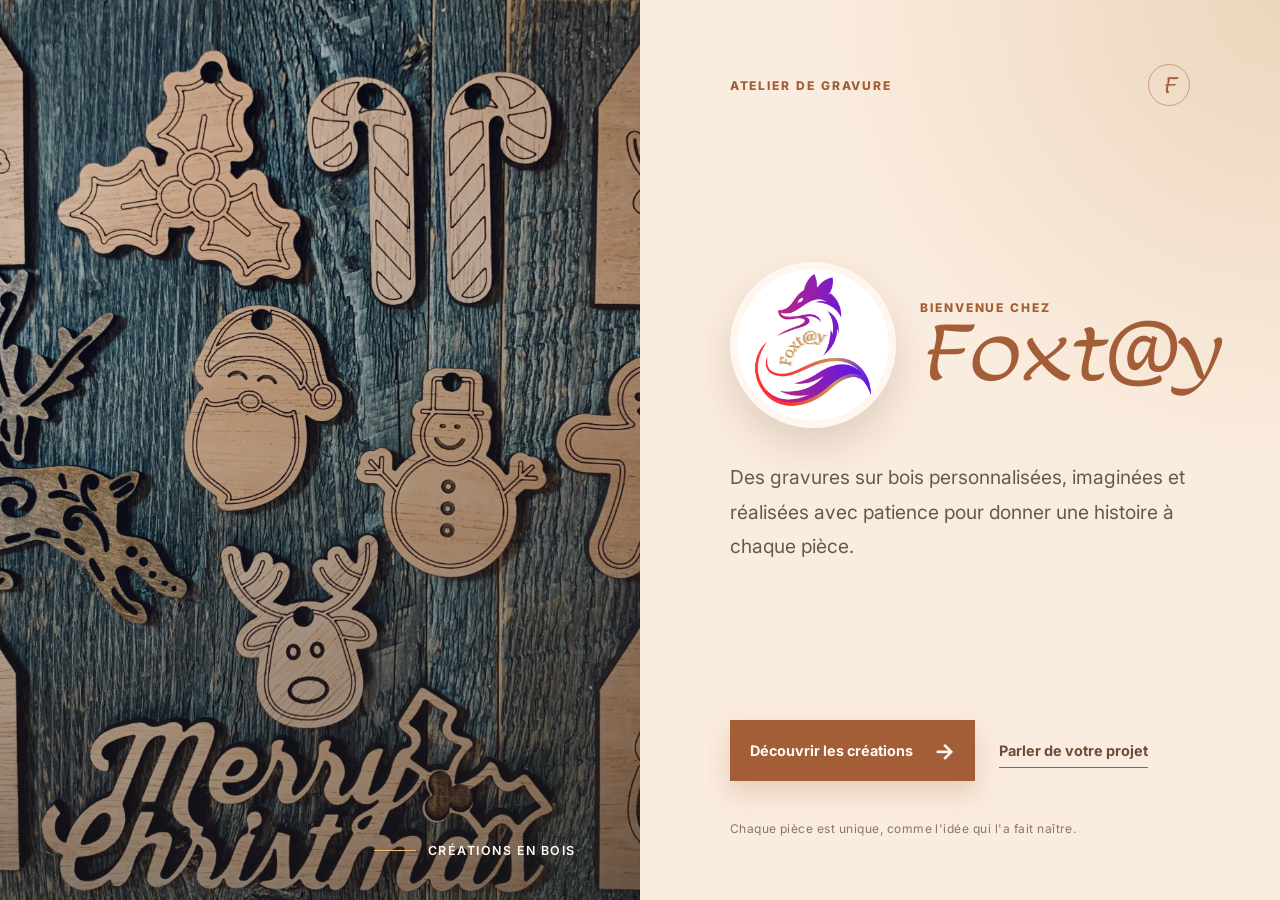
==== index.html @ 9c4d77fc "depot initial gravure" ====
<!DOCTYPE html>
<html lang="fr">

<head>
    <meta charset="UTF-8">
    <meta name="viewport" content="width=device-width, initial-scale=1.0">
    <title>Foxt@y | Gravures sur bois</title>
    <link rel="stylesheet" href="style.css">
    <link rel="preconnect" href="https://fonts.googleapis.com">
    <link rel="preconnect" href="https://fonts.gstatic.com" crossorigin>
    <link
        href="https://fonts.googleapis.com/css2?family=Inter:ital,opsz,wght@0,14..32,100..900;1,14..32,100..900&family=Lumanosimo&family=Roboto+Slab:wght@100..900&display=swap"
        rel="stylesheet">
</head>

<body>
    <main class="containerPage">
        <div class="containerPhoto">
            <div class="photoOverlay"></div>
            <div class="imageCaption">
                <span class="captionLine"></span>
                <span>Créations en bois </span>
            </div>
        </div>
        <div class="containerText">
            <header class="homeHeader">
                <span class="homeEyebrow">Atelier de gravure</span>
                <span class="homeMark" aria-hidden="true">F</span>
            </header>
            <div class="containerPresentation">
                <div class="containerPhoto_logo">
                    <img src="./ressources/Foxt@y.png" alt="Portrait de Fabrice, créateur de Foxt@y" class="photoLogo">
                    <div>
                        <p class="welcomeLabel">Bienvenue chez</p>
                        <h1>Foxt@y</h1>
                    </div>
                </div>
                <p class="homeDescription">Des gravures sur bois personnalisées, imaginées et réalisées avec patience pour donner une histoire à chaque pièce.</p>
            </div>
            <div class="containerNav">
                <a class="primaryAction" href="./page1.html"><span>Découvrir les créations</span><span aria-hidden="true">&rarr;</span></a>
                <a class="secondaryAction" href="contact.html">Parler de votre projet</a>
            </div>
            <p class="homeFooter">Chaque pièce est unique, comme l'idée qui l'a fait naître.</p>
        </div>
    </main>
</body>

</html>
---- style.css ----
*, ::after, ::before {
  box-sizing: border-box;
  margin: 0;
  padding: 0;
}

body {
    font-family: "Roboto Slab", serif;
    color: #27231f;
    background: #f7efe5;
}

.containerPage {
    min-height: 100vh;
    display: flex;
    flex-direction: row;
    background: #f7efe5;
}
.containerPhoto{
    width: 50%;
    min-height: 100vh;
    position: relative;
    background-image: url(./ressources/fontPage.jpg);
    background-position: center;
    background-size: cover;
    overflow: hidden;
}
.photoOverlay {
    position: absolute;
    inset: 0;
    background: linear-gradient(150deg, rgba(39, 35, 31, 0.08), rgba(39, 35, 31, 0.56));
}
.imageCaption {
    position: absolute;
    right: clamp(24px, 5vw, 72px);
    bottom: 42px;
    display: flex;
    align-items: center;
    gap: 12px;
    color: #fffaf4;
    font-family: "Inter", sans-serif;
    font-size: 0.78rem;
    font-weight: 600;
    letter-spacing: 0.12em;
    text-transform: uppercase;
}
.captionLine {
    width: 42px;
    height: 1px;
    background: #f7be7c;
}
.containerText{
    width: 50%;
    display: flex;
    flex-direction: column;
    min-height: 100vh;
    padding: clamp(28px, 5vw, 68px) clamp(28px, 7vw, 110px);
    background: radial-gradient(circle at 100% 0%, rgba(234, 210, 183, 0.85), transparent 42%), #faecde;
}
.homeHeader {
    display: flex;
    align-items: center;
    justify-content: space-between;
}
.homeEyebrow,
.welcomeLabel {
    color: #a35e37;
    font-family: "Inter", sans-serif;
    font-size: 0.75rem;
    font-weight: 800;
    letter-spacing: 0.16em;
    text-transform: uppercase;
}
.homeMark {
    display: grid;
    width: 42px;
    height: 42px;
    place-items: center;
    border: 1px solid rgba(163, 94, 55, 0.5);
    border-radius: 50%;
    color: #a35e37;
    font-family: "Lumanosimo", cursive;
    font-size: 1.4rem;
}
.containerPresentation{
    width: 100%;
    display: flex;
    flex: 1;
    justify-content: center;
    flex-direction: column;
    max-width: 590px;
}
.containerPhoto_logo{
    width: 100%;
    display: flex;
    align-items: center;
    gap: 24px;
}
.containerPhoto_logo h1{
    margin-top: 3px;
    color:#a35e37;
    font-family: "Lumanosimo", cursive;
    font-size: clamp(3.2rem, 6vw, 6rem);
    font-weight: 400;
    line-height: 0.95;
}
.photoLogo{
    width: clamp(105px, 13vw, 170px);
    height: clamp(105px, 13vw, 170px);
    border-radius: 50%;
    object-fit: cover;
    border: 7px solid rgba(255, 250, 244, 0.75);
    box-shadow: 0 18px 38px rgba(89, 56, 35, 0.16);
}
.homeDescription {
    max-width: 520px;
    margin-top: 32px;
    color: #66594e;
    font-family: "Inter", sans-serif;
    font-size: clamp(1rem, 1.5vw, 1.2rem);
    line-height: 1.8;
}
.containerNav{
    width: 100%;
    display: flex;
    align-items: center;
    gap: 24px;
}
.containerNav a {
    text-decoration: none;
    font-family: "Inter", sans-serif;
    font-size: 0.9rem;
    font-weight: 700;
}
.primaryAction {
    display: flex;
    align-items: center;
    justify-content: space-between;
    min-width: 245px;
    padding: 17px 20px;
    color: #fffaf4;
    background: #a35e37;
    box-shadow: 0 12px 24px rgba(163, 94, 55, 0.22);
    transition: background 200ms ease, transform 200ms ease;
}
.primaryAction:hover,
.primaryAction:focus-visible {
    background: #7f452a;
    transform: translateY(-3px);
}
.primaryAction span:last-child {
    font-size: 1.4rem;
}
.secondaryAction {
    padding: 8px 0;
    border-bottom: 1px solid #a35e37;
    color: #6d4c36;
}
.secondaryAction:hover,
.secondaryAction:focus-visible {
    color: #a35e37;
}
.homeFooter {
    margin-top: 40px;
    color: #8a7666;
    font-family: "Inter", sans-serif;
    font-size: 0.75rem;
    letter-spacing: 0.04em;
}

.galleryPage {
    min-height: 100vh;
    padding: 56px clamp(24px, 7vw, 110px) 80px;
    background: radial-gradient(circle at 90% 0%, #ead2b7 0, transparent 34%), #f7efe5;
}

.galleryHeader {
    max-width: 760px;
    margin: 0 auto 52px;
    text-align: center;
}

.backLink {
    display: inline-block;
    margin-bottom: 42px;
    color: #6d4c36;
    font-family: "Inter", sans-serif;
    font-size: 0.85rem;
    font-weight: 700;
    letter-spacing: 0.08em;
    text-decoration: none;
    text-transform: uppercase;
}

.eyebrow {
    color: #a35e37;
    font-family: "Inter", sans-serif;
    font-size: 0.78rem;
    font-weight: 800;
    letter-spacing: 0.16em;
    text-transform: uppercase;
}

.galleryHeader h1 {
    margin: 12px 0 18px;
    font-size: clamp(2.5rem, 6vw, 5rem);
    line-height: 1;
}

.galleryIntro {
    max-width: 600px;
    margin: auto;
    color: #66594e;
    font-size: 1.08rem;
    line-height: 1.7;
}

.containerGalerie {
    display: grid;
    grid-template-columns: repeat(auto-fit, minmax(250px, 1fr));
    gap: 34px;
    max-width: 1240px;
    margin: auto;
}

.photoCard {
    overflow: hidden;
    background: #fffaf4;
    box-shadow: 0 18px 45px rgba(89, 56, 35, 0.12);
    transition: transform 220ms ease, box-shadow 220ms ease;
}

.photoCard:hover {
    transform: translateY(-7px);
    box-shadow: 0 24px 55px rgba(89, 56, 35, 0.2);
}

.photoFrame {
    position: relative;
    aspect-ratio: 4 / 3;
    overflow: hidden;
    background: #d8c0a5;
}

.photoFrame img {
    width: 100%;
    height: 100%;
    object-fit: cover;
    transition: transform 500ms ease;
}

.photoFrame {
    cursor: zoom-in;
}

.photoFrame:focus-visible {
    outline: 4px solid #a35e37;
    outline-offset: -4px;
}

.photoCard:hover .photoFrame img {
    transform: scale(1.05);
}

.photoNumber {
    position: absolute;
    top: 14px;
    right: 14px;
    padding: 7px 10px;
    color: #fffaf4;
    background: rgba(39, 35, 31, 0.72);
    font-family: "Inter", sans-serif;
    font-size: 0.75rem;
    font-weight: 700;
}

.photoInfo {
    padding: 24px 24px 28px;
}

.photoInfo h2 {
    margin-bottom: 12px;
    font-size: 1.35rem;
}

.photoInfo p {
    color: #66594e;
    font-family: "Inter", sans-serif;
    font-size: 0.95rem;
    line-height: 1.65;
}

.modalOpen {
    overflow: hidden;
}

.photoModal {
    position: fixed;
    z-index: 10;
    inset: 0;
    display: grid;
    place-items: center;
    padding: 30px;
    background: rgba(26, 21, 17, 0.88);
}

.photoModal[hidden] {
    display: none;
}

.modalContent {
    max-width: min(1000px, 92vw);
    max-height: 90vh;
    text-align: center;
}

.modalImage {
    display: block;
    max-width: 100%;
    max-height: 78vh;
    object-fit: contain;
    box-shadow: 0 18px 60px rgba(0, 0, 0, 0.35);
}

.modalContent h2 {
    margin-top: 18px;
    color: #fffaf4;
    font-size: 1.35rem;
}

.modalClose {
    position: absolute;
    top: 20px;
    right: 25px;
    width: 42px;
    height: 42px;
    border: 1px solid rgba(255, 250, 244, 0.6);
    border-radius: 50%;
    color: #fffaf4;
    background: transparent;
    cursor: pointer;
    font-size: 2rem;
    line-height: 1;
}

.modalClose:hover,
.modalClose:focus-visible {
    background: rgba(255, 250, 244, 0.18);
}

.contactPage {
    width: 100%;
    min-height: 100vh;
    padding: 56px clamp(24px, 7vw, 110px) 80px;
    background: radial-gradient(circle at 90% 0%, #ead2b7 0, transparent 34%), #f7efe5;
}

.contactPage .galleryHeader {
    margin-bottom: 48px;
}

.containerContact {
    display: grid;
    grid-template-columns: minmax(260px, 0.85fr) minmax(320px, 1.15fr);
    gap: clamp(32px, 7vw, 100px);
    align-items: center;
    max-width: 1040px;
    margin: 0 auto;
    padding: clamp(28px, 5vw, 60px);
    border: 1px solid rgba(109, 76, 54, 0.16);
    background: rgba(255, 250, 244, 0.72);
    box-shadow: 0 22px 60px rgba(89, 56, 35, 0.12);
}

.contactLead {
    padding-right: 12px;
}

.contactKicker {
    color: #a35e37;
    font-family: "Inter", sans-serif;
    font-size: 0.78rem;
    font-weight: 800;
    letter-spacing: 0.14em;
    text-transform: uppercase;
}

.contactLead h2 {
    margin: 14px 0 18px;
    font-size: clamp(1.8rem, 3vw, 2.7rem);
    line-height: 1.12;
}

.contactLead p {
    color: #66594e;
    font-family: "Inter", sans-serif;
    font-size: 0.98rem;
    line-height: 1.75;
}

.contactDetails {
    display: grid;
    gap: 16px;
}

.contactCard {
    display: grid;
    grid-template-columns: 46px 1fr auto;
    gap: 16px;
    align-items: center;
    padding: 20px;
    border: 1px solid rgba(109, 76, 54, 0.18);
    color: #27231f;
    background: #fffaf4;
    text-decoration: none;
    transition: transform 200ms ease, border-color 200ms ease, box-shadow 200ms ease;
}

.contactCard:hover,
.contactCard:focus-visible {
    border-color: #a35e37;
    box-shadow: 0 10px 24px rgba(89, 56, 35, 0.12);
    transform: translateX(5px);
}

.contactIcon {
    display: grid;
    width: 46px;
    height: 46px;
    place-items: center;
    border-radius: 50%;
    color: #fffaf4;
    background: #a35e37;
    font-family: "Inter", sans-serif;
    font-size: 1.3rem;
    font-weight: 700;
}

.contactCard strong,
.contactCard small {
    display: block;
}

.contactCard strong {
    margin-bottom: 5px;
    font-size: 1rem;
}

.contactCard small {
    color: #6d4c36;
    font-family: "Inter", sans-serif;
    font-size: 0.88rem;
}

.contactArrow {
    color: #a35e37;
    font-size: 1.4rem;
}

.contactNote {
    grid-column: 2;
    color: #66594e;
    font-family: "Inter", sans-serif;
    font-size: 0.86rem;
}

.contactNote span {
    display: inline-block;
    margin-right: 7px;
    color: #a35e37;
    font-weight: 800;
}


@media (max-width: 600px) {
    .containerPage {
        display: block;
    }

    .containerPhoto {
        width: 100%;
        min-height: 38vh;
        height: 38vh;
    }

    .imageCaption {
        right: 20px;
        bottom: 22px;
        font-size: 0.65rem;
    }

    .containerText {
        width: 100%;
        min-height: 62vh;
        padding: 28px 22px 34px;
    }

    .containerPresentation {
        padding: 46px 0 38px;
    }

    .containerPhoto_logo {
        gap: 16px;
    }

    .containerPhoto_logo h1 {
        font-size: clamp(2.8rem, 15vw, 4.4rem);
    }

    .photoLogo {
        width: 92px;
        height: 92px;
        border-width: 4px;
    }

    .homeDescription {
        margin-top: 24px;
        font-size: 0.95rem;
        line-height: 1.65;
    }

    .containerNav {
        align-items: flex-start;
        flex-wrap: wrap;
        gap: 18px;
    }

    .primaryAction {
        width: 100%;
    }

    .homeFooter {
        margin-top: 30px;
        line-height: 1.5;
    }

    .galleryPage {
        padding: 30px 18px 56px;
    }

    .backLink {
        margin-bottom: 32px;
    }

    .galleryHeader {
        margin-bottom: 36px;
    }

    .galleryIntro {
        font-size: 0.98rem;
    }

    .contactPage {
        padding: 30px 18px 56px;
    }

    .contactPage .galleryHeader {
        margin-bottom: 36px;
    }

    .containerContact {
        grid-template-columns: 1fr;
        gap: 30px;
        padding: 28px 20px;
    }

    .contactNote {
        grid-column: auto;
    }

    .contactCard {
        grid-template-columns: 40px 1fr auto;
        gap: 12px;
        padding: 16px;
    }

    .contactIcon {
        width: 40px;
        height: 40px;
    }
}
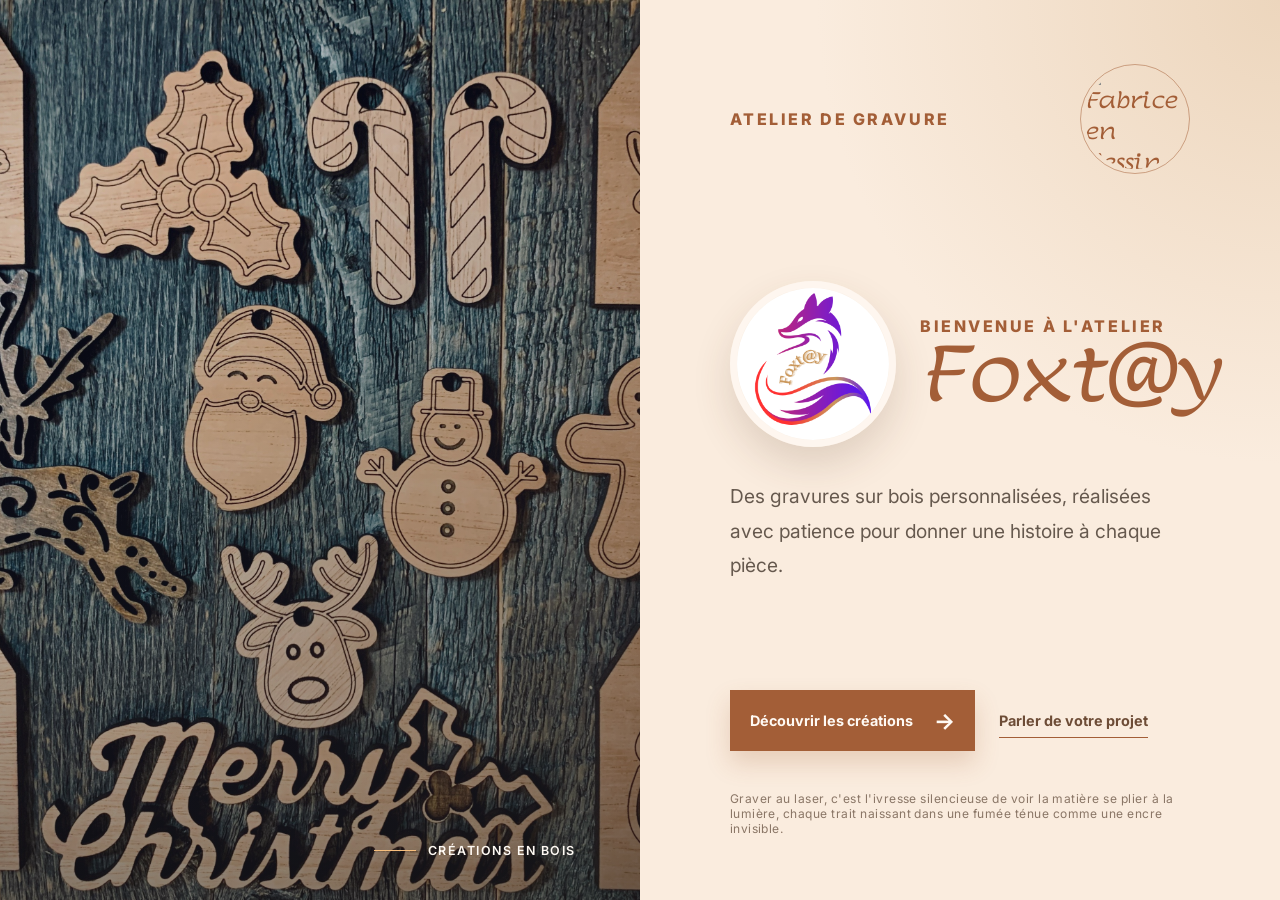
==== commit c7afd05b: "ammélioration du design" ====
--- a/index.html
+++ b/index.html
@@ -25,23 +25,23 @@
         <div class="containerText">
             <header class="homeHeader">
                 <span class="homeEyebrow">Atelier de gravure</span>
-                <span class="homeMark" aria-hidden="true">F</span>
+                <span class="homeMark" aria-hidden="true"><img src="/ressources/moiAnime.jpg" alt="Fabrice en dessin"></span>
             </header>
             <div class="containerPresentation">
                 <div class="containerPhoto_logo">
                     <img src="./ressources/Foxt@y.png" alt="Portrait de Fabrice, créateur de Foxt@y" class="photoLogo">
                     <div>
-                        <p class="welcomeLabel">Bienvenue chez</p>
+                        <p class="welcomeLabel">Bienvenue à l'atelier</p>
                         <h1>Foxt@y</h1>
                     </div>
                 </div>
-                <p class="homeDescription">Des gravures sur bois personnalisées, imaginées et réalisées avec patience pour donner une histoire à chaque pièce.</p>
+                <p class="homeDescription">Des gravures sur bois personnalisées, réalisées avec patience pour donner une histoire à chaque pièce.</p>
             </div>
             <div class="containerNav">
                 <a class="primaryAction" href="./page1.html"><span>Découvrir les créations</span><span aria-hidden="true">&rarr;</span></a>
                 <a class="secondaryAction" href="contact.html">Parler de votre projet</a>
             </div>
-            <p class="homeFooter">Chaque pièce est unique, comme l'idée qui l'a fait naître.</p>
+            <p class="homeFooter">Graver au laser, c'est l'ivresse silencieuse de voir la matière se plier à la lumière, chaque trait naissant dans une fumée ténue comme une encre invisible.</p>
         </div>
     </main>
 </body>
--- a/style.css
+++ b/style.css
@@ -66,21 +66,27 @@
 .welcomeLabel {
     color: #a35e37;
     font-family: "Inter", sans-serif;
-    font-size: 0.75rem;
+    font-size: 1rem;
     font-weight: 800;
     letter-spacing: 0.16em;
     text-transform: uppercase;
 }
 .homeMark {
     display: grid;
-    width: 42px;
-    height: 42px;
+    width: 110px;
+    height: 110px;
     place-items: center;
     border: 1px solid rgba(163, 94, 55, 0.5);
     border-radius: 50%;
     color: #a35e37;
     font-family: "Lumanosimo", cursive;
     font-size: 1.4rem;
+}
+.homeMark img {
+    width: 100px;
+    height: 100px;
+    object-fit: cover;
+    border-radius: 50%;
 }
 .containerPresentation{
     width: 100%;
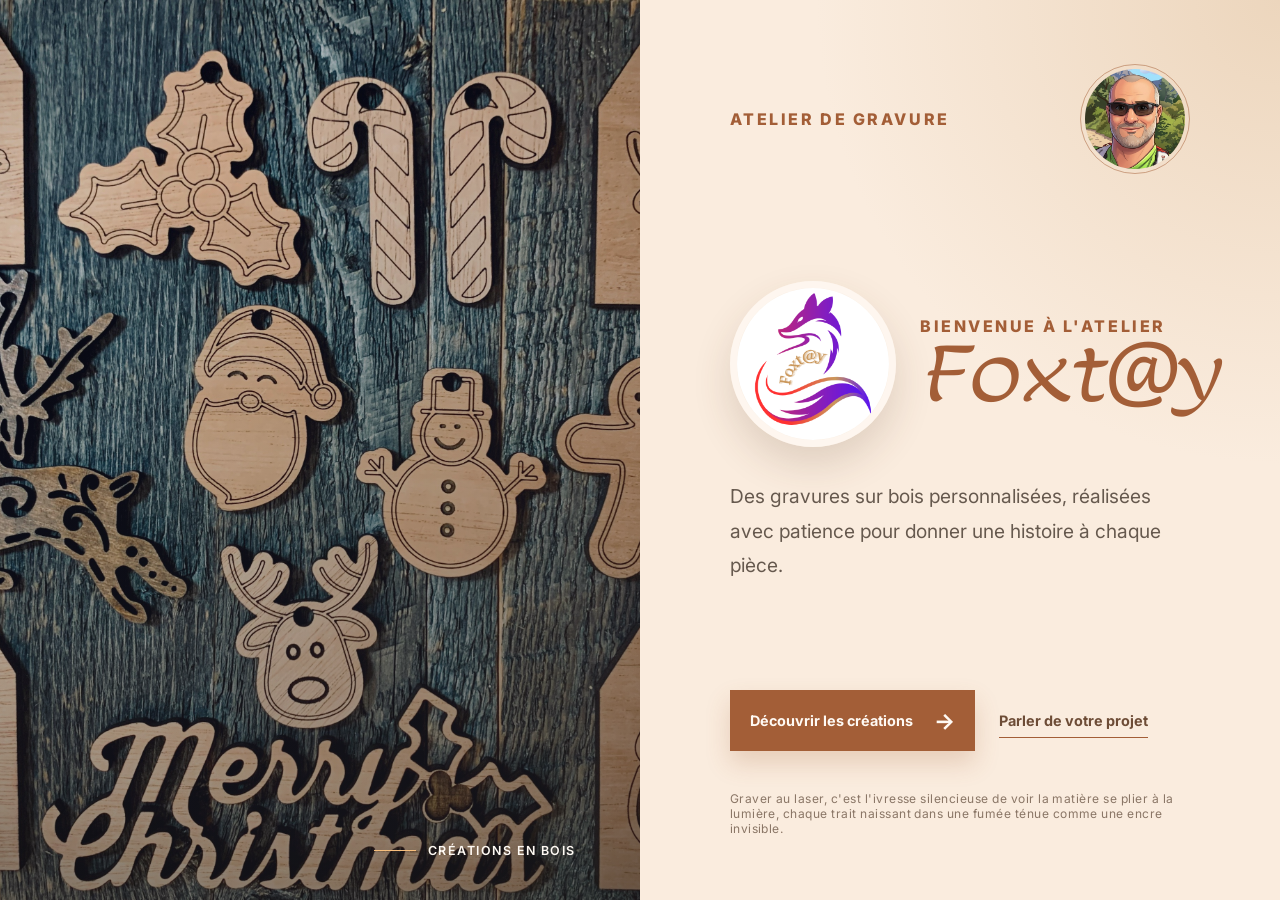
==== commit 07fca3c8: "rep sur photo moi" ====
--- a/index.html
+++ b/index.html
@@ -25,7 +25,7 @@
         <div class="containerText">
             <header class="homeHeader">
                 <span class="homeEyebrow">Atelier de gravure</span>
-                <span class="homeMark" aria-hidden="true"><img src="/ressources/moiAnime.jpg" alt="Fabrice en dessin"></span>
+                <span class="homeMark" aria-hidden="true"><img src="./ressources/moiAnime.jpg" alt="Fabrice en dessin"></span>
             </header>
             <div class="containerPresentation">
                 <div class="containerPhoto_logo">
